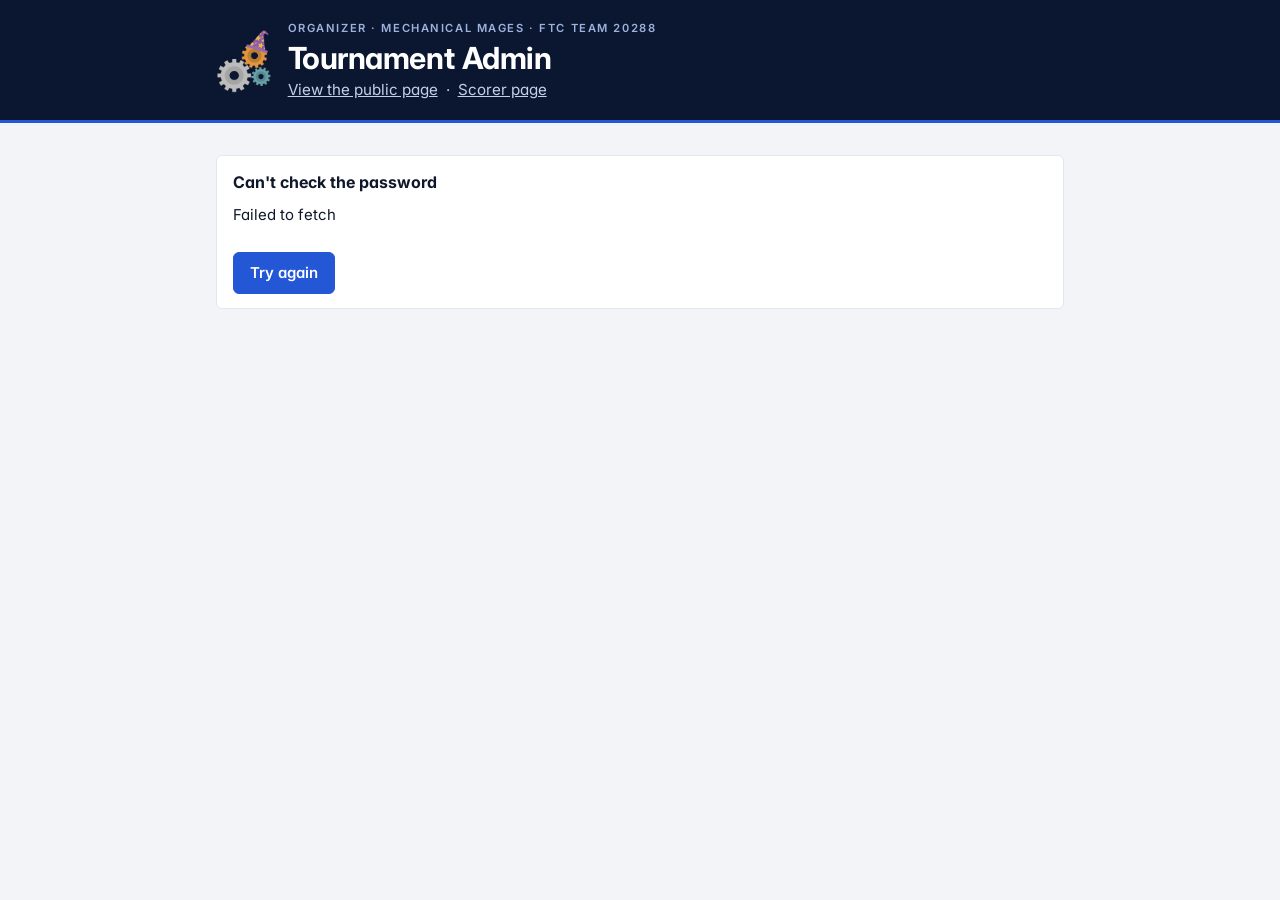
==== admin/index.html @ 80ce270c "Cache-bust script and style links so updates reach browsers immediately Co-Authored-By: Claude Sonne" ====
<!doctype html>
<html lang="en">
<head>
  <meta charset="utf-8">
  <meta name="viewport" content="width=device-width, initial-scale=1">
  <meta name="robots" content="noindex">
  <meta name="theme-color" content="#14213d">
  <title>FLL Organizer</title>
  <link rel="preconnect" href="https://fonts.googleapis.com">
  <link rel="preconnect" href="https://fonts.gstatic.com" crossorigin>
  <link rel="stylesheet" href="https://fonts.googleapis.com/css2?family=Inter:wght@400;500;600;700;800&display=swap">
  <link rel="stylesheet" href="../css/style.css?v=202611220749">
</head>
<body>
  <header class="site-header">
    <div class="wrap brand">
      <img id="logo" src="../img/logo.png" alt="Mechanical Mages logo" hidden onload="this.hidden=false" onerror="this.remove()">
      <div>
        <p class="eyebrow"><span>Organizer &middot; Mechanical Mages</span><span class="dot"> &middot; </span><span>FTC Team 20288</span></p>
        <h1>Tournament Admin</h1>
        <p class="sub"><a href="../" style="color:#c3d0ec">View the public page</a> &nbsp;&middot;&nbsp; <a href="../score/" style="color:#c3d0ec">Scorer page</a></p>
      </div>
    </div>
  </header>

  <main class="wrap" id="app"><p class="empty">Loading…</p></main>

  <div id="bar" class="publish-bar" hidden>
    <div class="wrap">
      <div class="msg" id="bar-msg"></div>
      <button class="btn orange" id="publish">Publish changes</button>
    </div>
  </div>

  <script src="../config.js?v=202611220749"></script>
  <script src="../js/common.js?v=202611220749"></script>
  <script src="../js/github.js?v=202611220749"></script>
  <script src="../js/auth.js?v=202611220749"></script>
  <script src="../js/admin.js?v=202611220749"></script>
</body>
</html>
---- css/style.css ----
/* Mechanical Mages – FLL Mock Tournament */
:root {
  --ink: #0f172a;
  --ink-2: #334155;
  --muted: #64748b;
  --line: #e2e8f0;
  --line-2: #cbd5e1;
  --bg: #f3f4f7;
  --surface: #ffffff;
  --navy: #0b1730;
  --accent: #2457d6;
  --accent-soft: #e8effd;
  --live: #b45309;
  --live-soft: #fff6df;
  --ok: #15803d;
  --ok-soft: #e6f5ea;
  --bad: #b91c1c;
  --bad-soft: #fdecec;
  --radius: 6px;
  --font: "Inter", system-ui, -apple-system, "Segoe UI", Roboto, Helvetica, Arial, sans-serif;
}

* { box-sizing: border-box; }
html { -webkit-text-size-adjust: 100%; }
body {
  margin: 0; background: var(--bg); color: var(--ink);
  font: 15px/1.5 var(--font); font-feature-settings: "tnum" 1, "cv11" 1;
  -webkit-font-smoothing: antialiased;
}
a { color: var(--accent); }
.wrap { max-width: 880px; margin: 0 auto; padding: 0 16px; }

/* ---------- Header ---------- */
.site-header { background: var(--navy); color: #fff; border-bottom: 3px solid var(--accent); }
.brand { display: flex; align-items: center; gap: 16px; padding: 20px 16px 18px; }
.brand img { height: 56px; width: auto; flex: 0 0 auto; display: block; }
.eyebrow { font-size: .7rem; letter-spacing: .14em; text-transform: uppercase; color: #9db2dd; font-weight: 600; margin: 0; }
.site-header h1 { margin: 3px 0 0; font-size: 1.55rem; line-height: 1.2; font-weight: 700; letter-spacing: -.015em; }
.site-header .sub { margin: 3px 0 0; color: #c3d0ec; font-size: .95rem; }
.header-bar { border-top: 1px solid rgba(255,255,255,.1); }
.header-bar .wrap { display: flex; justify-content: space-between; gap: 12px; padding-top: 8px; padding-bottom: 8px; font-size: .78rem; color: #9db2dd; }
.header-bar a { color: #c3d0ec; }

/* ---------- Layout ---------- */
main.wrap { padding-top: 16px; padding-bottom: 8px; }
.section-title { font-size: .72rem; letter-spacing: .12em; text-transform: uppercase; color: var(--muted); font-weight: 700; margin: 22px 0 8px; }
.muted { color: var(--muted); }
.small { font-size: .85rem; }
.empty { text-align: center; color: var(--muted); padding: 32px 8px; }

.banner {
  display: flex; gap: 12px; align-items: baseline;
  background: var(--live-soft); border: 1px solid #f1d9a0; border-left: 4px solid var(--live);
  border-radius: var(--radius); padding: 10px 14px; margin: 0 0 16px; white-space: pre-wrap;
}
.banner b { font-size: .7rem; letter-spacing: .12em; text-transform: uppercase; color: var(--live); flex: 0 0 auto; }

/* ---------- Tabs ---------- */
.tabs {
  display: flex; border-bottom: 1px solid var(--line-2); margin: 0 0 16px;
  position: sticky; top: 0; z-index: 5; background: var(--bg); overflow-x: auto; scrollbar-width: none;
}
.tabs::-webkit-scrollbar { display: none; }
.tab {
  flex: 1 1 auto; background: none; border: 0; border-bottom: 3px solid transparent; margin-bottom: -1px;
  padding: 13px 14px; font: inherit; font-weight: 600; color: var(--muted); cursor: pointer; white-space: nowrap; min-height: 46px;
}
.tab[aria-selected="true"] { color: var(--ink); border-bottom-color: var(--accent); }
.tab:hover { color: var(--ink); }

/* ---------- Surfaces ---------- */
.panel, .card {
  background: var(--surface); border: 1px solid var(--line); border-radius: var(--radius);
}
.panel { overflow: hidden; margin-bottom: 16px; }
.card { padding: 14px 16px; margin: 0 0 12px; }
.card h2, .card h3 { margin: 0 0 8px; font-size: 1rem; font-weight: 700; }

/* ---------- Team picker + summary ---------- */
.picker { display: flex; align-items: center; gap: 10px; margin: 0 0 16px; }
.picker label { font-weight: 600; color: var(--ink-2); flex: 0 0 auto; font-size: .9rem; }
.summary { border-left: 4px solid var(--accent); margin-bottom: 16px; }
.summary h3 { margin: 0 0 6px; font-size: 1.05rem; }
.summary dl { margin: 0; display: grid; grid-template-columns: auto 1fr; gap: 4px 16px; }
.summary dt { color: var(--muted); font-size: .85rem; }
.summary dd { margin: 0; font-weight: 600; }

/* ---------- Tables ---------- */
table { width: 100%; border-collapse: collapse; }
th {
  text-align: left; font-size: .68rem; letter-spacing: .1em; text-transform: uppercase; color: var(--muted);
  font-weight: 700; padding: 10px 12px; background: #f8fafc; border-bottom: 1px solid var(--line);
}
td { padding: 11px 12px; border-bottom: 1px solid var(--line); vertical-align: top; }
tbody tr:last-child td { border-bottom: 0; }

.sched { table-layout: fixed; }
.sched th:first-child, .sched td.c-time { width: 94px; }
.time { display: block; font-weight: 700; font-variant-numeric: tabular-nums; white-space: nowrap; }
.tag {
  display: inline-block; margin-top: 4px; font-size: .62rem; font-weight: 700; letter-spacing: .08em; text-transform: uppercase;
  padding: 2px 6px; border-radius: 3px; background: var(--line); color: var(--muted);
}
.tag.now { background: var(--live); color: #fff; }
.tag.next { background: var(--accent-soft); color: var(--accent); }
.tag.done { background: var(--ok-soft); color: var(--ok); }
.sched tr.status-now td { background: var(--live-soft); }
.sched tr.status-now td:first-child { box-shadow: inset 3px 0 0 var(--live); }
.sched tr.status-next td:first-child { box-shadow: inset 3px 0 0 var(--accent); }
.sched tr.status-done td:first-child { box-shadow: inset 3px 0 0 var(--ok); }
.sched td.mine { background: #fff9c9; }

.cell { display: flex; flex-direction: column; gap: 3px; align-items: flex-start; }
.cell .nm { font-weight: 600; overflow-wrap: break-word; line-height: 1.3; }
.cell .nm small { color: var(--muted); font-weight: 500; }
.cell.none .nm { color: var(--line-2); font-weight: 400; }
.sc {
  display: inline-block; min-width: 38px; text-align: center; font-weight: 700; font-variant-numeric: tabular-nums;
  background: var(--accent-soft); color: var(--accent); border-radius: 4px; padding: 1px 8px;
}
.sc.pend { background: none; color: var(--line-2); font-weight: 400; padding-left: 0; text-align: left; }

@media (min-width: 620px) {
  .cell { flex-direction: row; justify-content: space-between; align-items: baseline; gap: 12px; }
  .sched th:first-child, .sched td.c-time { width: 120px; }
}

/* Leaderboard */
.board th, .board td { text-align: center; }
.board th.team, .board td.team { text-align: left; }
.board td { vertical-align: middle; }
.board td.rank { width: 52px; font-weight: 700; font-size: 1rem; color: var(--ink-2); }
.board td.rank span { font-size: .72rem; color: var(--muted); font-weight: 600; margin-right: 1px; }
.board td.team { font-weight: 600; overflow-wrap: anywhere; }
.board td.team small { display: block; color: var(--muted); font-weight: 500; font-size: .78rem; }
.board td.best { font-weight: 800; font-size: 1.05rem; color: var(--accent); background: #f8faff; width: 70px; }
.board tr.r1 td.rank, .board tr.r2 td.rank, .board tr.r3 td.rank { box-shadow: inset 3px 0 0 var(--accent); color: var(--ink); }
.board tr.mine td { background: #fff9c9; }
.board .dash { color: var(--line-2); }
.board td.used { color: var(--ink); }
.board td.dropped { color: var(--muted); }
.rules { margin: 4px 2px 20px; color: var(--muted); font-size: .84rem; }
.rules b { color: var(--ink-2); }

/* Innovation table */
.simple td.t { width: 110px; font-weight: 700; white-space: nowrap; font-variant-numeric: tabular-nums; }
.simple tr.mine td { background: #fff9c9; }

/* ---------- Footer ---------- */
.site-footer { border-top: 1px solid var(--line-2); margin-top: 24px; padding: 20px 16px 36px; text-align: center; color: var(--muted); font-size: .82rem; }
.site-footer .host { color: var(--ink-2); font-weight: 600; }
.site-footer a { color: var(--muted); }
.counter { font-weight: 700; color: var(--ink-2); }

/* ---------- Forms & buttons (admin) ---------- */
button { font: inherit; }
select, input[type="text"], input[type="time"], input[type="number"], input[type="password"], textarea {
  font: inherit; font-size: 16px; color: var(--ink); background: #fff; border: 1px solid var(--line-2); border-radius: var(--radius);
  padding: 9px 11px; min-height: 42px; width: 100%; min-width: 0;
}
select:focus, input:focus, textarea:focus, button:focus-visible, .tab:focus-visible {
  outline: 2px solid var(--accent); outline-offset: 1px; border-color: var(--accent);
}
.picker select { max-width: 340px; }
.btn {
  border: 1px solid var(--accent); border-radius: var(--radius); padding: 9px 16px; min-height: 42px; font-weight: 600;
  cursor: pointer; background: var(--accent); color: #fff; white-space: nowrap;
}
.btn:hover { filter: brightness(1.06); }
.btn:disabled { opacity: .5; cursor: default; }
.btn.secondary { background: #fff; color: var(--accent); }
.btn.orange { background: #fff; color: var(--navy); border-color: #fff; }
.btn.danger { background: #fff; color: var(--bad); border-color: #e5b4b4; }
.btn.small { min-height: 34px; padding: 5px 12px; font-size: .84rem; }
.field { display: block; margin: 0 0 12px; }
.field > span { display: block; font-weight: 600; margin-bottom: 4px; font-size: .9rem; }
.row { display: flex; gap: 8px; align-items: center; }
.row > * { flex: 1 1 0; }
.row > .fixed { flex: 0 0 auto; }
.stack > * + * { margin-top: 10px; }
.check { display: flex; align-items: center; gap: 8px; font-weight: 500; min-height: 42px; }
.check input { width: 20px; height: 20px; }

.match { border-left: 4px solid var(--line-2); }
.match.status-done { border-left-color: var(--ok); }
.match.status-now { border-left-color: var(--live); background: var(--live-soft); }
.match.status-next { border-left-color: var(--accent); }
.match-head { display: flex; align-items: center; justify-content: space-between; gap: 8px; margin-bottom: 6px; }
.match-time { font-weight: 700; font-size: 1.05rem; }
.table-tag {
  flex: 0 0 auto; background: #eef1f6; color: var(--ink-2); font-weight: 600; font-size: .72rem; letter-spacing: .03em;
  border-radius: 3px; padding: 3px 8px; min-width: 64px; text-align: center;
}
.pill {
  display: inline-block; font-size: .64rem; font-weight: 700; padding: 2px 7px; border-radius: 3px; letter-spacing: .08em;
  text-transform: uppercase; background: var(--line); color: var(--muted);
}
.pill:empty { display: none; }
.pill.done { background: var(--ok-soft); color: var(--ok); }
.pill.now { background: var(--live); color: #fff; }
.pill.next { background: var(--accent-soft); color: var(--accent); }

.slot-edit { display: flex; align-items: center; gap: 10px; padding: 6px 0; }
.slot-edit .team { flex: 1 1 auto; min-width: 0; font-weight: 600; overflow-wrap: anywhere; }
.score-input { width: 96px; flex: 0 0 96px !important; text-align: center; font-size: 1.25rem !important; font-weight: 700; }

.notice { border-radius: var(--radius); padding: 10px 14px; margin: 0 0 12px; background: var(--accent-soft); border: 1px solid #c7d7f7; }
.notice.warn { background: var(--live-soft); border-color: #f1d9a0; }
.notice.error { background: var(--bad-soft); border-color: #efb9b9; color: #7f1d1d; }
.notice.ok { background: var(--ok-soft); border-color: #b5deb8; }
.notice ul { margin: 6px 0 0; padding-left: 20px; }

ol.steps { padding-left: 22px; }
ol.steps li { margin-bottom: 8px; }
code { background: #eef1f6; padding: 1px 6px; border-radius: 4px; font-size: .9em; }
details summary { cursor: pointer; }

.stats { display: flex; gap: 10px; }
.stat { flex: 1; background: #f8fafc; border: 1px solid var(--line); border-radius: var(--radius); padding: 12px; text-align: center; color: var(--muted); font-size: .8rem; }
.stat b { display: block; font-size: 1.8rem; line-height: 1.15; color: var(--ink); }

.publish-bar {
  position: fixed; left: 0; right: 0; bottom: 0; z-index: 20; background: var(--navy); color: #fff;
  padding: 10px 16px calc(10px + env(safe-area-inset-bottom)); box-shadow: 0 -4px 16px rgba(0,0,0,.2);
}
.publish-bar .wrap { display: flex; align-items: center; gap: 12px; padding: 0; }
.publish-bar .msg { flex: 1; font-weight: 600; }
.has-bar { padding-bottom: 90px; }

@media (min-width: 620px) {
  .site-header h1 { font-size: 1.9rem; }
  .brand img { height: 64px; }
}

/* ---------- Phones ---------- */
.board .short { display: none; }
@media (max-width: 619px) {
  .brand { gap: 12px; }
  .brand img { height: 48px; }
  .eyebrow span { display: block; }
  .eyebrow .dot { display: none; }
  .site-header h1 { font-size: 1.4rem; }
  .tab { padding: 13px 8px; font-size: .92rem; }
  .sched th:first-child, .sched td.c-time { width: 104px; }
  .tag { white-space: nowrap; }
  .board th, .board td { padding: 10px 5px; }
  .board th:first-child, .board td:first-child { padding-left: 10px; }
  .board .long { display: none; }
  .board .short { display: inline; }
  .board td.rank { width: 42px; }
  .board td.best { width: 56px; }
  .board td.team { min-width: 120px; }
  .board td.team small { display: none; }
}
@media (max-width: 360px) {
  .tab { padding: 13px 5px; font-size: .86rem; }
  .board td.team { min-width: 84px; font-size: .88rem; }
  .board th, .board td { padding: 9px 3px; }
  .board td.best { width: 46px; }
  .board td.rank { width: 36px; }
}

@media (max-width: 619px) {
  .sched td, .sched th { padding-left: 8px; padding-right: 8px; }
  .sched th:first-child, .sched td.c-time { width: 98px; padding-left: 12px; }
  .cell .nm { font-size: .92rem; }
}

/* ---------- QR code in the header ---------- */
.qr { margin-left: auto; flex: 0 0 auto; background: #fff; border-radius: 8px; padding: 8px 8px 6px; text-align: center; text-decoration: none; color: var(--navy); }
.qr img { display: block; width: 96px; height: 96px; }
.qr span { display: block; margin-top: 4px; font-size: .62rem; font-weight: 700; letter-spacing: .06em; text-transform: uppercase; max-width: 96px; line-height: 1.25; }
@media (max-width: 619px) { .qr { display: none; } }

/* ---------- Scorer page ---------- */
.btn.big { min-height: 52px; font-size: 1.05rem; padding: 12px 22px; }
.sc-progress { margin: 0 0 12px; color: var(--ink-2); }
.sc-controls { display: grid; gap: 10px; margin-bottom: 14px; }
.seg { display: flex; flex-wrap: wrap; align-items: center; gap: 6px; }
.seg-label { font-size: .72rem; font-weight: 700; letter-spacing: .08em; text-transform: uppercase; color: var(--muted); width: 100%; }
.seg button { flex: 1 1 auto; min-height: 46px; padding: 8px 12px; border: 1px solid var(--line-2); background: #fff; border-radius: var(--radius); font-weight: 600; color: var(--ink-2); cursor: pointer; }
.seg button[aria-pressed="true"] { background: var(--navy); border-color: var(--navy); color: #fff; }

.sc-match { padding: 10px 12px 6px; }
.sc-row { display: flex; align-items: center; gap: 10px; width: 100%; min-height: 58px; padding: 8px 0; background: none; border: 0; border-top: 1px solid var(--line); text-align: left; cursor: pointer; color: var(--ink); }
.sc-row.none { cursor: default; min-height: 44px; }
.sc-row .sc-team { flex: 1; font-weight: 700; font-size: 1.05rem; overflow-wrap: anywhere; }
.sc-score { flex: 0 0 auto; min-width: 74px; text-align: center; padding: 9px 12px; border-radius: var(--radius); border: 2px solid var(--accent); color: var(--accent); font-weight: 700; }
.sc-score.done { background: var(--ok-soft); border-color: #b5deb8; color: var(--ok); font-size: 1.2rem; font-weight: 800; }
.sc-row:hover .sc-score:not(.done) { background: var(--accent-soft); }

.sc-top { position: sticky; top: 0; z-index: 6; display: flex; align-items: center; gap: 12px; background: var(--bg); padding: 10px 0; border-bottom: 1px solid var(--line-2); margin-bottom: 12px; }
.sc-who { display: flex; flex-direction: column; line-height: 1.25; min-width: 0; }
.sc-who b { font-size: 1.15rem; overflow-wrap: anywhere; }
.sc-who span { color: var(--muted); font-size: .85rem; }
.sc-note-top { margin: 0 0 12px; color: var(--ink-2); }

.sc-mission { padding: 12px 14px; }
.sc-mission h3 { display: flex; justify-content: space-between; align-items: center; gap: 8px; margin: 0 0 8px; font-size: 1rem; }
.sc-mission h3 em { font-style: normal; min-width: 40px; text-align: center; padding: 2px 10px; border-radius: 999px; background: var(--line); color: var(--muted); font-weight: 700; }
.sc-mission h3 em.has { background: var(--accent-soft); color: var(--accent); }
.sc-hint { margin: -2px 0 8px; font-size: .8rem; color: var(--muted); }

.sc-toggle { display: flex; align-items: center; gap: 12px; width: 100%; min-height: 54px; padding: 8px 12px; margin: 6px 0 0; background: #fff; border: 2px solid var(--line-2); border-radius: var(--radius); text-align: left; cursor: pointer; color: var(--ink); }
.sc-toggle:first-of-type { margin-top: 0; }
.sc-toggle .sc-box { flex: 0 0 auto; width: 28px; height: 28px; border: 2px solid var(--line-2); border-radius: 6px; display: grid; place-items: center; font-weight: 800; color: #fff; background: #fff; }
.sc-toggle .sc-lbl { flex: 1; font-weight: 600; line-height: 1.3; }
.sc-toggle .sc-pts { flex: 0 0 auto; font-weight: 700; color: var(--muted); }
.sc-toggle.on { background: var(--accent-soft); border-color: var(--accent); }
.sc-toggle.on .sc-box { background: var(--accent); border-color: var(--accent); }
.sc-toggle.on .sc-pts { color: var(--accent); }
.sc-toggle:disabled { opacity: .4; cursor: not-allowed; }

.sc-count { display: flex; align-items: center; justify-content: space-between; gap: 10px; margin-top: 6px; padding: 6px 4px 6px 12px; border: 2px solid var(--line-2); border-radius: var(--radius); background: #fff; }
.sc-count.off { opacity: .4; }
.sc-count .sc-lbl { flex: 1; font-weight: 600; line-height: 1.3; }
.sc-count .sc-lbl small { display: block; color: var(--muted); font-weight: 500; font-size: .78rem; }
.sc-step { display: flex; align-items: center; gap: 4px; flex: 0 0 auto; }
.sc-step b { min-width: 34px; text-align: center; font-size: 1.4rem; }
.sc-step button { width: 50px; height: 50px; font-size: 1.6rem; font-weight: 700; border: 2px solid var(--accent); color: var(--accent); background: #fff; border-radius: var(--radius); cursor: pointer; }
.sc-step button:disabled { opacity: .35; cursor: not-allowed; }

.sc-choice { margin-top: 6px; }
.sc-choice .sc-lbl { display: block; font-weight: 600; margin-bottom: 6px; }
.sc-opts { display: flex; gap: 6px; flex-wrap: wrap; }
.sc-opts button { flex: 1 1 auto; min-height: 50px; padding: 6px 10px; border: 2px solid var(--line-2); background: #fff; border-radius: var(--radius); font-weight: 600; cursor: pointer; color: var(--ink); }
.sc-opts button small, .sc-tokens button small { display: block; font-weight: 600; color: var(--muted); }
.sc-opts button.on, .sc-tokens button.on { background: var(--accent-soft); border-color: var(--accent); color: var(--accent); }
.sc-opts button.on small, .sc-tokens button.on small { color: var(--accent); }
.sc-tokens { display: grid; grid-template-columns: repeat(7, 1fr); gap: 6px; }
.sc-tokens button { min-height: 62px; padding: 4px 0; border: 2px solid var(--line-2); background: #fff; border-radius: var(--radius); font-size: 1.3rem; font-weight: 800; cursor: pointer; color: var(--ink); }
.sc-tokens button small { font-size: .7rem; }

.sc-manual.on { border-color: var(--live); background: var(--live-soft); }
.sc-manual .sc-toggle.on { background: #fff; border-color: var(--live); }
.sc-manual .sc-toggle.on .sc-box { background: var(--live); border-color: var(--live); }

.sc-bar { position: fixed; left: 0; right: 0; bottom: 0; z-index: 20; background: var(--navy); color: #fff; padding: 10px 16px calc(10px + env(safe-area-inset-bottom)); box-shadow: 0 -4px 16px rgba(0,0,0,.25); }
.sc-bar .wrap { display: flex; align-items: center; gap: 16px; padding: 0; }
.sc-bar-total { flex: 1; display: flex; flex-direction: column; line-height: 1.1; }
.sc-bar-total small { color: #9db2dd; font-size: .72rem; text-transform: uppercase; letter-spacing: .08em; font-weight: 700; }
.sc-bar-total b { font-size: 2.2rem; font-weight: 800; }
.sc-bar .btn { background: #fff; color: var(--navy); border-color: #fff; min-width: 150px; }
.sc-bar .btn:disabled { opacity: .5; }
@media (max-width: 380px) { .sc-tokens button { font-size: 1.1rem; } }

/* manual override: the mission cards are ignored, so dim them */
.manual-on .sc-mission:not(.sc-manual) { opacity: .4; pointer-events: none; }

/* mission pictures + small descriptions */
.sc-body { display: block; }
.sc-pic { display: block; width: 100%; padding: 0; margin: 0 0 10px; border: 0; background: #def0b0; border-radius: var(--radius); overflow: hidden; cursor: zoom-in; }
.sc-pic img { display: block; width: 100%; max-height: 200px; object-fit: contain; }
.sc-desc { display: block; margin-top: 3px; font-size: .78rem; font-weight: 400; line-height: 1.35; color: var(--muted); }
.sc-toggle.on .sc-desc { color: var(--ink-2); }
.sc-each { display: block; color: var(--muted); font-weight: 600; font-size: .78rem; }
.sc-toggle.zero.on { background: var(--bad-soft); border-color: var(--bad); }
.sc-toggle.zero.on .sc-box { background: var(--bad); border-color: var(--bad); }
.sc-toggle.zero.on .sc-pts { color: var(--bad); }
.sc-lightbox { position: fixed; inset: 0; z-index: 50; background: rgba(8,12,24,.88); display: grid; place-items: center; padding: 16px; cursor: zoom-out; }
.sc-lightbox div { max-width: 760px; width: 100%; text-align: center; }
.sc-lightbox img { width: 100%; max-height: 78vh; object-fit: contain; border-radius: var(--radius); background: #def0b0; }
.sc-lightbox p { color: #fff; margin: 10px 0 0; font-weight: 600; }
@media (min-width: 700px) {
  .sc-body { display: grid; grid-template-columns: 38% 1fr; gap: 16px; align-items: start; }
  .sc-pic { margin: 0; position: sticky; top: 90px; }
  .sc-pic img { max-height: 260px; }
}
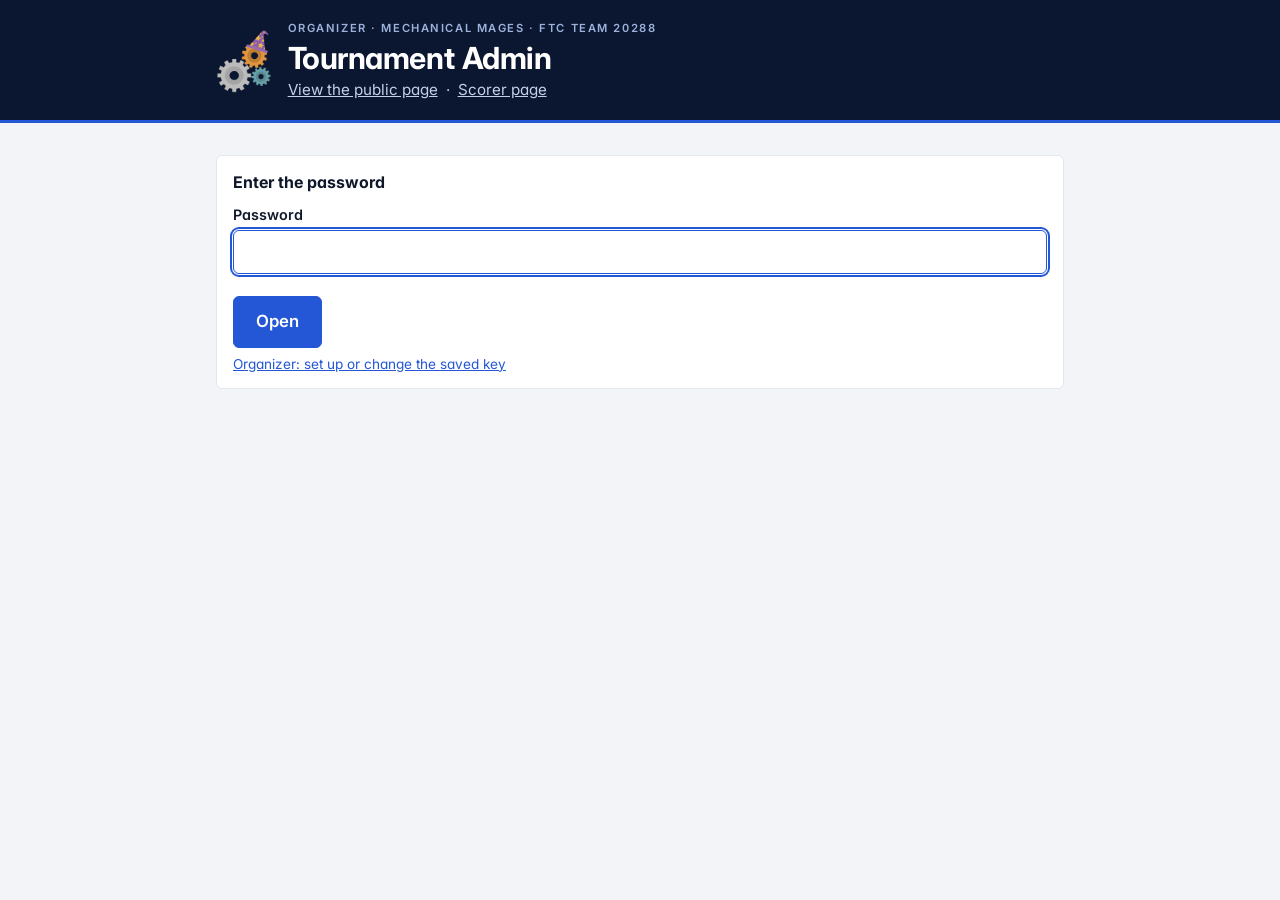
==== commit e71eabfb: "Reports tab: per-team analysis + Gemini coaching feedback - js/analysis.js: facts from mission sheet" ====
--- a/admin/index.html
+++ b/admin/index.html
@@ -9,7 +9,7 @@
   <link rel="preconnect" href="https://fonts.googleapis.com">
   <link rel="preconnect" href="https://fonts.gstatic.com" crossorigin>
   <link rel="stylesheet" href="https://fonts.googleapis.com/css2?family=Inter:wght@400;500;600;700;800&display=swap">
-  <link rel="stylesheet" href="../css/style.css?v=202611220749">
+  <link rel="stylesheet" href="../css/style.css?v=202611220759">
 </head>
 <body>
   <header class="site-header">
@@ -32,10 +32,14 @@
     </div>
   </div>
 
-  <script src="../config.js?v=202611220749"></script>
-  <script src="../js/common.js?v=202611220749"></script>
-  <script src="../js/github.js?v=202611220749"></script>
-  <script src="../js/auth.js?v=202611220749"></script>
-  <script src="../js/admin.js?v=202611220749"></script>
+  <script src="../config.js?v=202611220759"></script>
+  <script src="../js/common.js?v=202611220759"></script>
+  <script src="../js/github.js?v=202611220759"></script>
+  <script src="../js/auth.js?v=202611220759"></script>
+  <script src="../js/missions.js?v=202611220759"></script>
+  <script src="../js/analysis.js?v=202611220759"></script>
+  <script src="../js/ai.js?v=202611220759"></script>
+  <script src="../js/reports.js?v=202611220759"></script>
+  <script src="../js/admin.js?v=202611220759"></script>
 </body>
 </html>
--- a/css/style.css
+++ b/css/style.css
@@ -366,3 +366,35 @@
   .sc-pic { margin: 0; position: sticky; top: 90px; }
   .sc-pic img { max-height: 260px; }
 }
+
+/* ---------- Team reports ---------- */
+.report { background: #fff; border: 1px solid var(--line); border-radius: var(--radius); padding: 16px; margin: 0 0 16px; }
+.report header { display: flex; justify-content: space-between; align-items: baseline; gap: 8px; flex-wrap: wrap; border-bottom: 1px solid var(--line); padding-bottom: 8px; margin-bottom: 12px; }
+.report h3 { margin: 0; font-size: 1.25rem; }
+.report h4 { margin: 18px 0 8px; font-size: .74rem; letter-spacing: .1em; text-transform: uppercase; color: var(--muted); }
+.ai-text h4 { font-size: 1rem; letter-spacing: 0; text-transform: none; color: var(--ink); margin: 16px 0 6px; }
+.ai-text p, .ai-text li { margin: 4px 0; }
+.ai-text ul, .rep-list { padding-left: 20px; margin: 4px 0; }
+.rep-list li { margin: 6px 0; }
+.ai-tag { background: var(--accent-soft); color: var(--accent); border-radius: 3px; padding: 1px 6px; font-size: .65rem; letter-spacing: .08em; }
+.rep-stats { display: grid; grid-template-columns: repeat(4, 1fr); gap: 8px; margin-bottom: 12px; }
+.rep-stats > div { background: #f8fafc; border: 1px solid var(--line); border-radius: var(--radius); padding: 10px 8px; text-align: center; }
+.rep-stats b { display: block; font-size: 1.5rem; line-height: 1.15; }
+.rep-stats span { font-size: .72rem; color: var(--muted); text-transform: uppercase; letter-spacing: .05em; }
+.rep-stats .good b { color: var(--ok); } .rep-stats .bad b { color: var(--bad); }
+.rep-runs { display: flex; flex-wrap: wrap; gap: 6px 22px; margin: 0 0 8px; }
+.rep-grid th, .rep-grid td { text-align: center; padding: 6px 8px; font-size: .88rem; }
+.rep-grid .g-name { text-align: left; font-weight: 600; }
+.rep-grid .g-max { color: var(--muted); }
+.g-full { background: var(--ok-soft); color: var(--ok); font-weight: 700; }
+.g-part { background: #fff6df; color: var(--live); font-weight: 700; }
+.g-zero { background: var(--bad-soft); color: var(--bad); }
+.g-na { color: var(--line-2); }
+.pill-pts { background: var(--live-soft); color: var(--live); border-radius: 3px; padding: 1px 7px; font-size: .78rem; font-weight: 700; }
+#print-area { display: none; }
+@media print {
+  body.printing > *:not(#print-area) { display: none !important; }
+  body.printing #print-area { display: block; background: #fff; }
+  body.printing .report { border: 0; padding: 0; margin: 0; page-break-after: always; break-after: page; }
+  body { background: #fff; }
+}
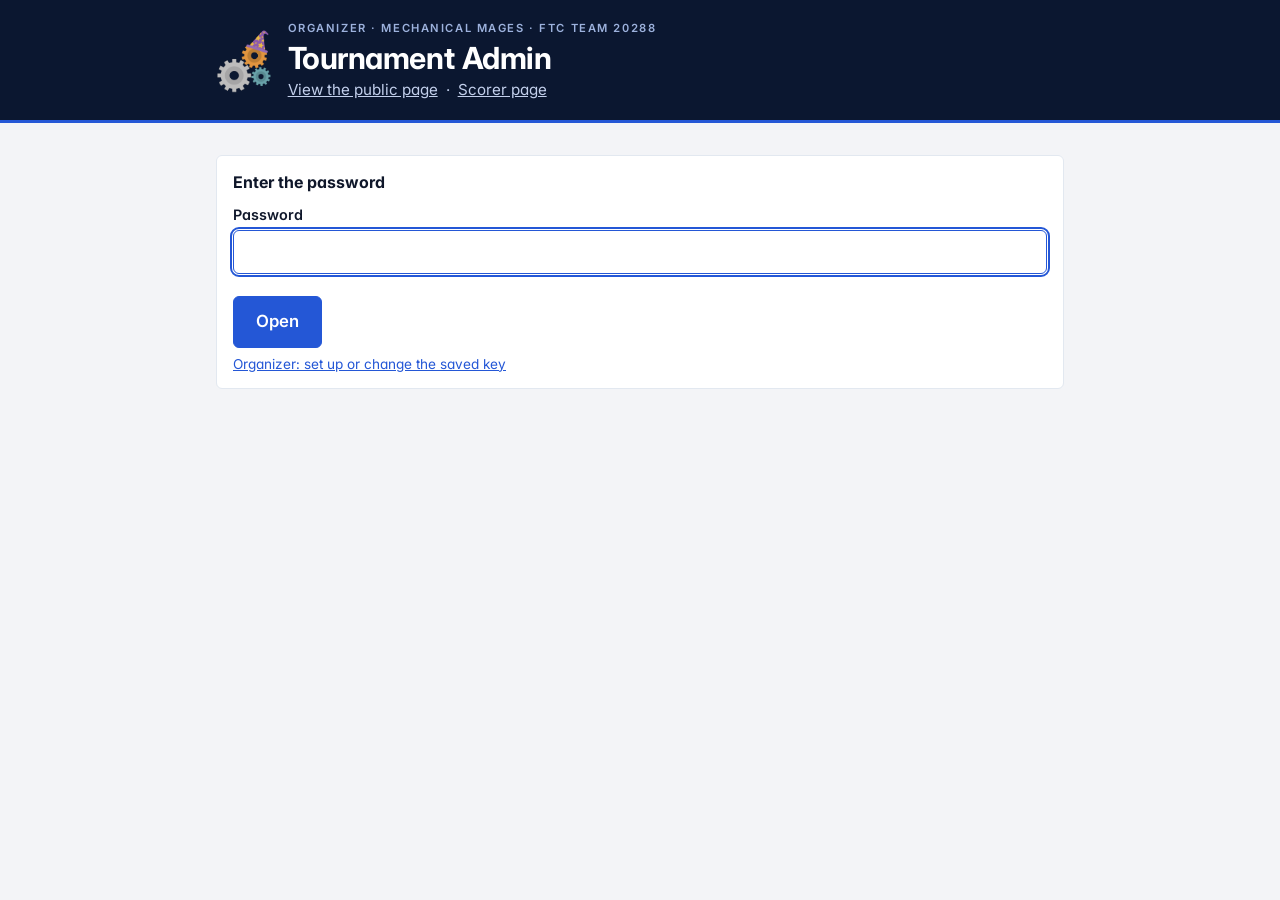
==== commit 3f4e1718: "View counter: every page open/reload counts; admin explains when the counter is blocked Co-Authored-" ====
--- a/admin/index.html
+++ b/admin/index.html
@@ -9,7 +9,7 @@
   <link rel="preconnect" href="https://fonts.googleapis.com">
   <link rel="preconnect" href="https://fonts.gstatic.com" crossorigin>
   <link rel="stylesheet" href="https://fonts.googleapis.com/css2?family=Inter:wght@400;500;600;700;800&display=swap">
-  <link rel="stylesheet" href="../css/style.css?v=202611220759">
+  <link rel="stylesheet" href="../css/style.css?v=202611220826">
 </head>
 <body>
   <header class="site-header">
@@ -32,14 +32,14 @@
     </div>
   </div>
 
-  <script src="../config.js?v=202611220759"></script>
-  <script src="../js/common.js?v=202611220759"></script>
-  <script src="../js/github.js?v=202611220759"></script>
-  <script src="../js/auth.js?v=202611220759"></script>
-  <script src="../js/missions.js?v=202611220759"></script>
-  <script src="../js/analysis.js?v=202611220759"></script>
-  <script src="../js/ai.js?v=202611220759"></script>
-  <script src="../js/reports.js?v=202611220759"></script>
-  <script src="../js/admin.js?v=202611220759"></script>
+  <script src="../config.js?v=202611220826"></script>
+  <script src="../js/common.js?v=202611220826"></script>
+  <script src="../js/github.js?v=202611220826"></script>
+  <script src="../js/auth.js?v=202611220826"></script>
+  <script src="../js/missions.js?v=202611220826"></script>
+  <script src="../js/analysis.js?v=202611220826"></script>
+  <script src="../js/ai.js?v=202611220826"></script>
+  <script src="../js/reports.js?v=202611220826"></script>
+  <script src="../js/admin.js?v=202611220826"></script>
 </body>
 </html>
--- a/css/style.css
+++ b/css/style.css
@@ -398,3 +398,9 @@
   body.printing .report { border: 0; padding: 0; margin: 0; page-break-after: always; break-after: page; }
   body { background: #fff; }
 }
+
+.ai-headline { font-size: 1.05rem; font-weight: 700; margin: 4px 0 6px; }
+.ai-text h5 { margin: 16px 0 6px; font-size: .95rem; }
+.ai-opp { border-left: 3px solid var(--accent); background: #f8faff; border-radius: 0 var(--radius) var(--radius) 0; padding: 8px 12px; margin: 8px 0; }
+.ai-opp p { margin: 4px 0; }
+.coach-note { background: var(--live-soft); border: 1px solid #f1d9a0; border-radius: var(--radius); padding: 8px 12px; margin-top: 14px; }
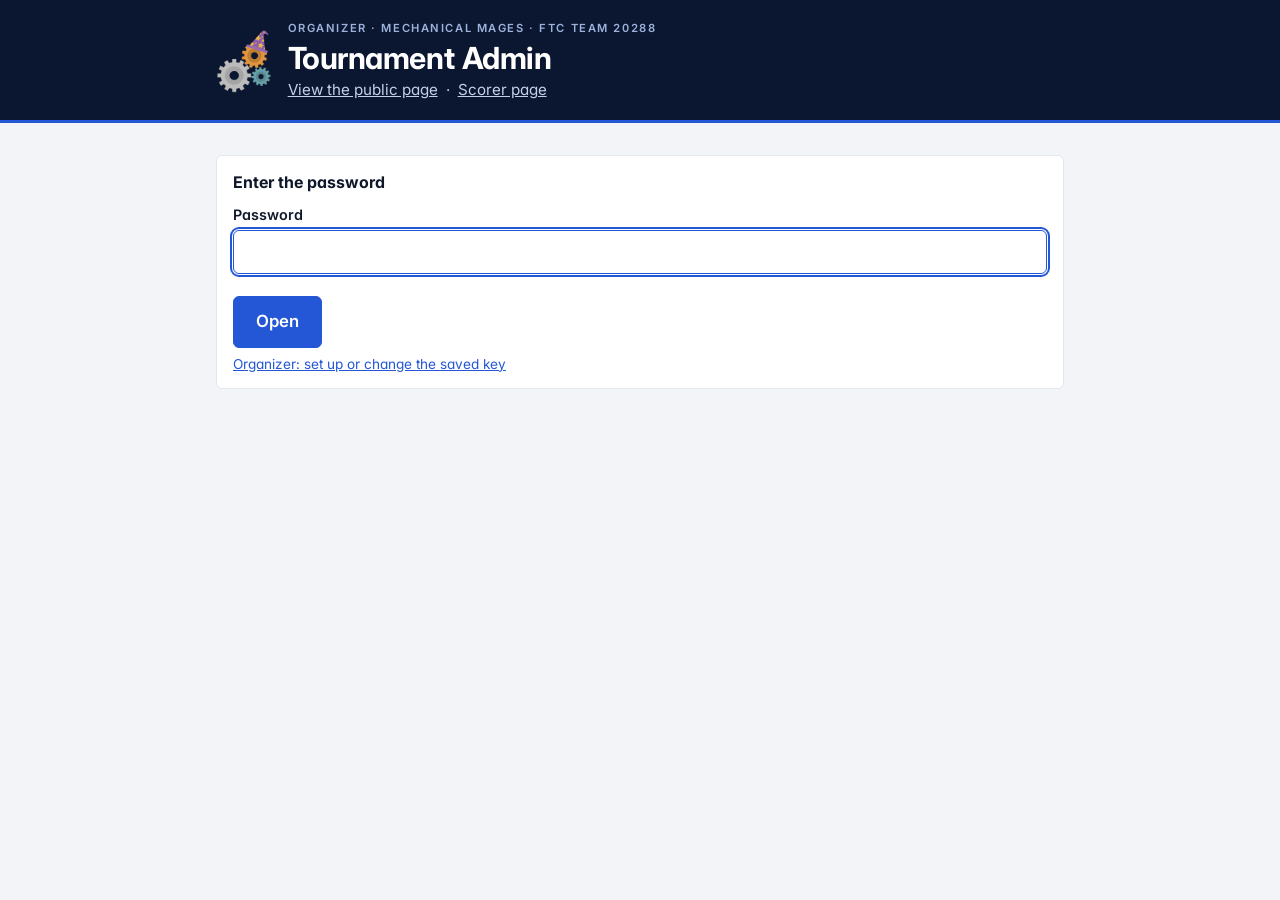
==== commit 681b5f00: "Counter gives up after 6s on blocked networks; public page hides the counter line if unreachable Co-" ====
--- a/admin/index.html
+++ b/admin/index.html
@@ -9,7 +9,7 @@
   <link rel="preconnect" href="https://fonts.googleapis.com">
   <link rel="preconnect" href="https://fonts.gstatic.com" crossorigin>
   <link rel="stylesheet" href="https://fonts.googleapis.com/css2?family=Inter:wght@400;500;600;700;800&display=swap">
-  <link rel="stylesheet" href="../css/style.css?v=202611220826">
+  <link rel="stylesheet" href="../css/style.css?v=202611220829">
 </head>
 <body>
   <header class="site-header">
@@ -32,14 +32,14 @@
     </div>
   </div>
 
-  <script src="../config.js?v=202611220826"></script>
-  <script src="../js/common.js?v=202611220826"></script>
-  <script src="../js/github.js?v=202611220826"></script>
-  <script src="../js/auth.js?v=202611220826"></script>
-  <script src="../js/missions.js?v=202611220826"></script>
-  <script src="../js/analysis.js?v=202611220826"></script>
-  <script src="../js/ai.js?v=202611220826"></script>
-  <script src="../js/reports.js?v=202611220826"></script>
-  <script src="../js/admin.js?v=202611220826"></script>
+  <script src="../config.js?v=202611220829"></script>
+  <script src="../js/common.js?v=202611220829"></script>
+  <script src="../js/github.js?v=202611220829"></script>
+  <script src="../js/auth.js?v=202611220829"></script>
+  <script src="../js/missions.js?v=202611220829"></script>
+  <script src="../js/analysis.js?v=202611220829"></script>
+  <script src="../js/ai.js?v=202611220829"></script>
+  <script src="../js/reports.js?v=202611220829"></script>
+  <script src="../js/admin.js?v=202611220829"></script>
 </body>
 </html>
